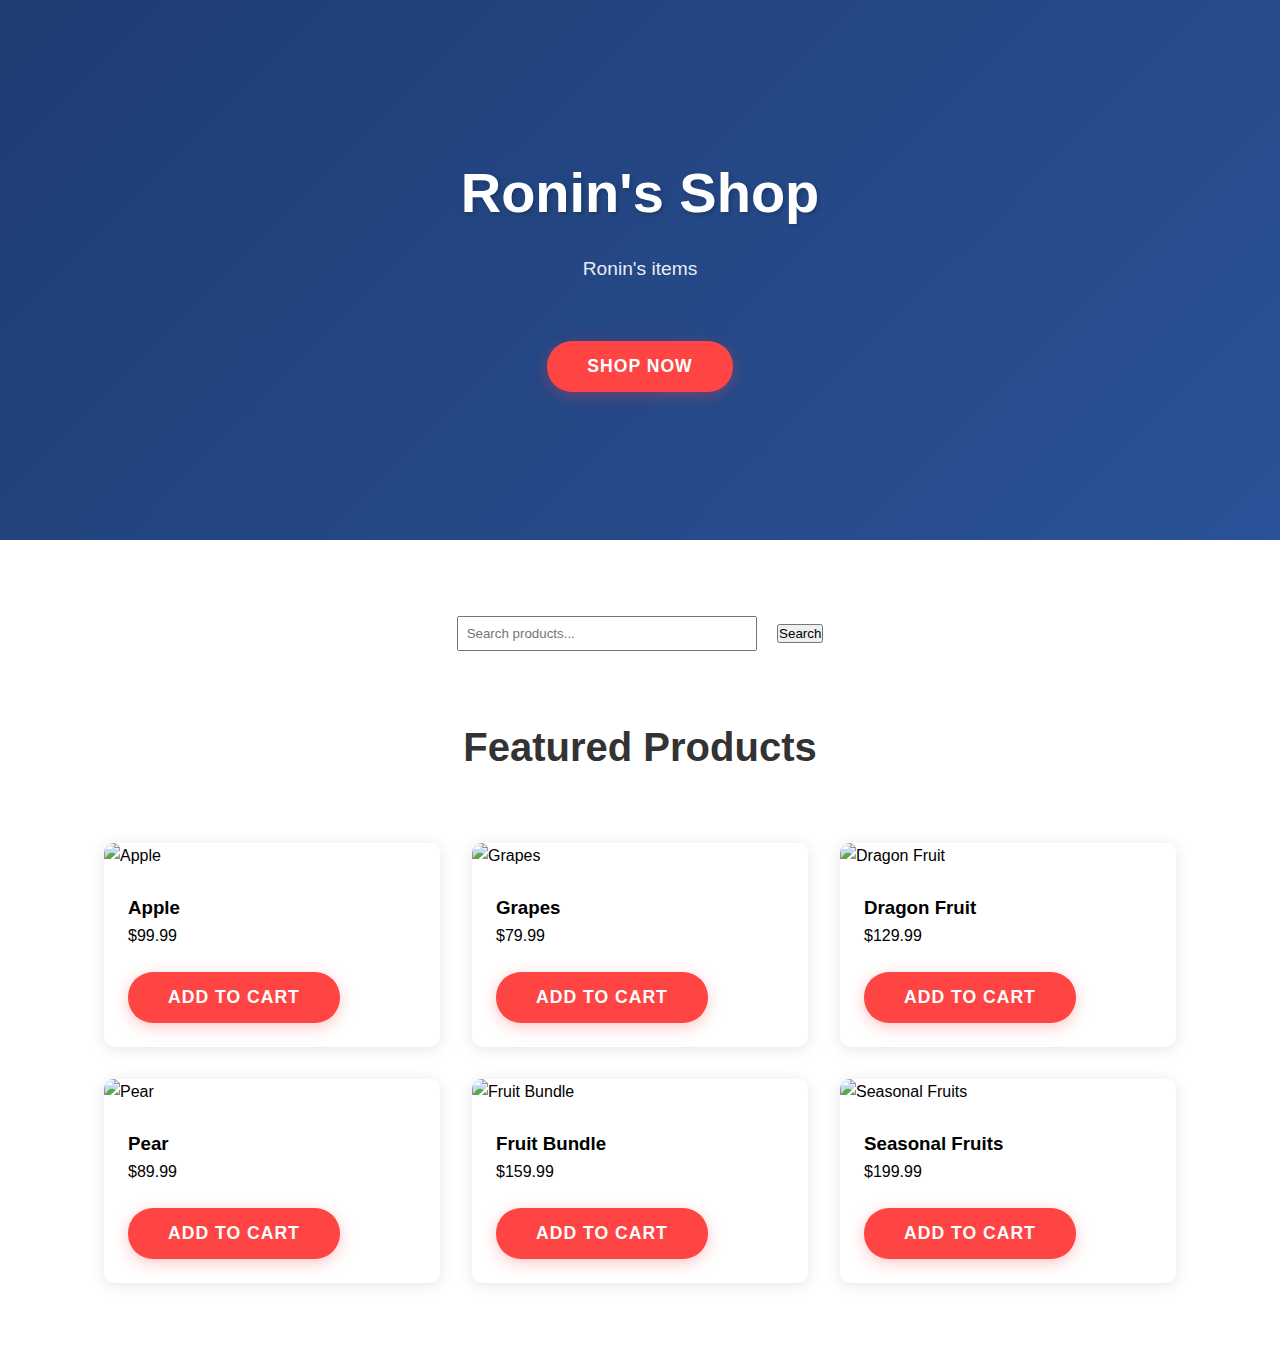
==== index.html @ 862cfe04 "First commit - Adding fruit shop files" ====
<!DOCTYPE html>
<html lang="en">
<head>
    <meta charset="UTF-8">
    <meta name="viewport" content="width=device-width, initial-scale=1.0">
    <title>Ronin's Shop</title>
    <link rel="stylesheet" href="styles.css">
</head>
<body>
    <!-- Hero Section -->
    <section class="hero">
        <div class="hero-content">
            <h1>Ronin's Shop</h1>
            <p>Ronin's items</p>
            <button class="cta-button">SHOP NOW</button>
        </div>
    </section>

    <!-- Search Section -->
    <div class="search-container">
        <input type="text" placeholder="Search products...">
        <button>Search</button>
    </div>

    <!-- Products Section -->
    <section class="products" id="products">
        <h2>Featured Products</h2>
        <div class="product-grid"></div>
    </section>

    <!-- Make sure script is at the bottom of body -->
    <script src="script.js"></script>
</body>
</html>
---- styles.css ----
/* Reset and base styles */
* {
    margin: 0;
    padding: 0;
    box-sizing: border-box;
}

body {
    font-family: 'Arial', sans-serif;
    line-height: 1.6;
}

/* Header styles */
header {
    background-color: #fff;
    box-shadow: 0 2px 5px rgba(0,0,0,0.1);
    position: fixed;
    width: 100%;
    top: 0;
    z-index: 1000;
}

nav {
    display: flex;
    justify-content: space-between;
    align-items: center;
    padding: 1rem 5%;
    max-width: 1200px;
    margin: 0 auto;
}

.logo {
    font-size: 1.5rem;
    font-weight: bold;
    color: #333;
}

.nav-items {
    display: flex;
    gap: 2rem;
    align-items: center;
}

.nav-items a {
    text-decoration: none;
    color: #333;
    font-weight: 500;
}

.cart-icon {
    position: relative;
    cursor: pointer;
}

.cart-count {
    position: absolute;
    top: -8px;
    right: -8px;
    background-color: #ff4444;
    color: white;
    border-radius: 50%;
    padding: 0.2rem 0.5rem;
    font-size: 0.8rem;
}

/* Hero section */
.hero {
    height: 60vh;
    background: linear-gradient(135deg, #1e3c72 0%, #2a5298 100%);
    display: flex;
    align-items: center;
    justify-content: center;
    text-align: center;
    color: white;
    margin-top: 0;
}

.hero-content {
    max-width: 800px;
    padding: 2rem;
}

.hero-content h1 {
    font-size: 3.5rem;
    margin-bottom: 1rem;
    text-shadow: 2px 2px 4px rgba(0,0,0,0.2);
}

.hero-content p {
    font-size: 1.2rem;
    margin-bottom: 2rem;
    opacity: 0.9;
}

.cta-button {
    padding: 15px 40px;
    font-size: 1.1rem;
    background-color: #ff4444;
    color: white;
    border: none;
    border-radius: 25px;
    cursor: pointer;
    margin-top: 1.5rem;
    transition: all 0.3s ease;
    box-shadow: 0 4px 15px rgba(255, 68, 68, 0.3);
    text-transform: uppercase;
    font-weight: bold;
    letter-spacing: 1px;
}

.cta-button:hover {
    background-color: #ff2222;
    transform: translateY(-2px);
    box-shadow: 0 6px 20px rgba(255, 68, 68, 0.4);
}

/* Products section */
.products {
    padding: 3rem 5%;
    max-width: 1200px;
    margin: 0 auto;
}

.products h2 {
    text-align: center;
    margin-bottom: 2rem;
    font-size: 2.5rem;
    color: #333;
}

.product-grid {
    display: grid;
    grid-template-columns: repeat(auto-fit, minmax(250px, 1fr));
    gap: 2rem;
    padding: 2rem 0;
}

.product-card {
    background: white;
    border-radius: 10px;
    overflow: hidden;
    box-shadow: 0 2px 15px rgba(0,0,0,0.1);
    transition: transform 0.3s ease;
}

.product-card:hover {
    transform: translateY(-5px);
}

.product-image {
    width: 100%;
    height: 200px;
    object-fit: cover;
}

.product-info {
    padding: 1.5rem;
}

.product-title {
    font-size: 1.1rem;
    margin-bottom: 0.5rem;
    color: #333;
}

.product-price {
    color: #ff4444;
    font-weight: bold;
    font-size: 1.2rem;
}

/* Footer styles */
footer {
    background-color: #333;
    color: white;
    padding: 3rem 5% 1rem;
}

.footer-content {
    display: grid;
    grid-template-columns: repeat(auto-fit, minmax(250px, 1fr));
    gap: 2rem;
    max-width: 1200px;
    margin: 0 auto;
}

.footer-section h3 {
    margin-bottom: 1rem;
}

.footer-section ul {
    list-style: none;
}

.footer-section ul li {
    margin-bottom: 0.5rem;
}

.footer-section a {
    color: white;
    text-decoration: none;
}

.footer-bottom {
    text-align: center;
    margin-top: 2rem;
    padding-top: 1rem;
    border-top: 1px solid rgba(255,255,255,0.1);
}

/* AWS-specific additions */
.auth-container {
    padding: 1rem;
    text-align: right;
}

.auth-hidden {
    display: none;
}

#loading {
    text-align: center;
    padding: 2rem;
}

.modal {
    display: none;
    position: fixed;
    top: 0;
    left: 0;
    width: 100%;
    height: 100%;
    background-color: rgba(0,0,0,0.5);
}

.modal.show {
    display: block;
}

.modal-content {
    background-color: white;
    margin: 15% auto;
    padding: 20px;
    border-radius: 5px;
    width: 80%;
    max-width: 500px;
}

.close {
    float: right;
    cursor: pointer;
}

.search-container {
    padding: 1rem;
    text-align: center;
    margin-top: 60px;
}

.search-container input {
    padding: 0.5rem;
    width: 300px;
    margin-right: 1rem;
}

/* Responsive design */
@media (max-width: 768px) {
    .nav-items {
        display: none;
    }
    
    .hero h1 {
        font-size: 2rem;
    }
}
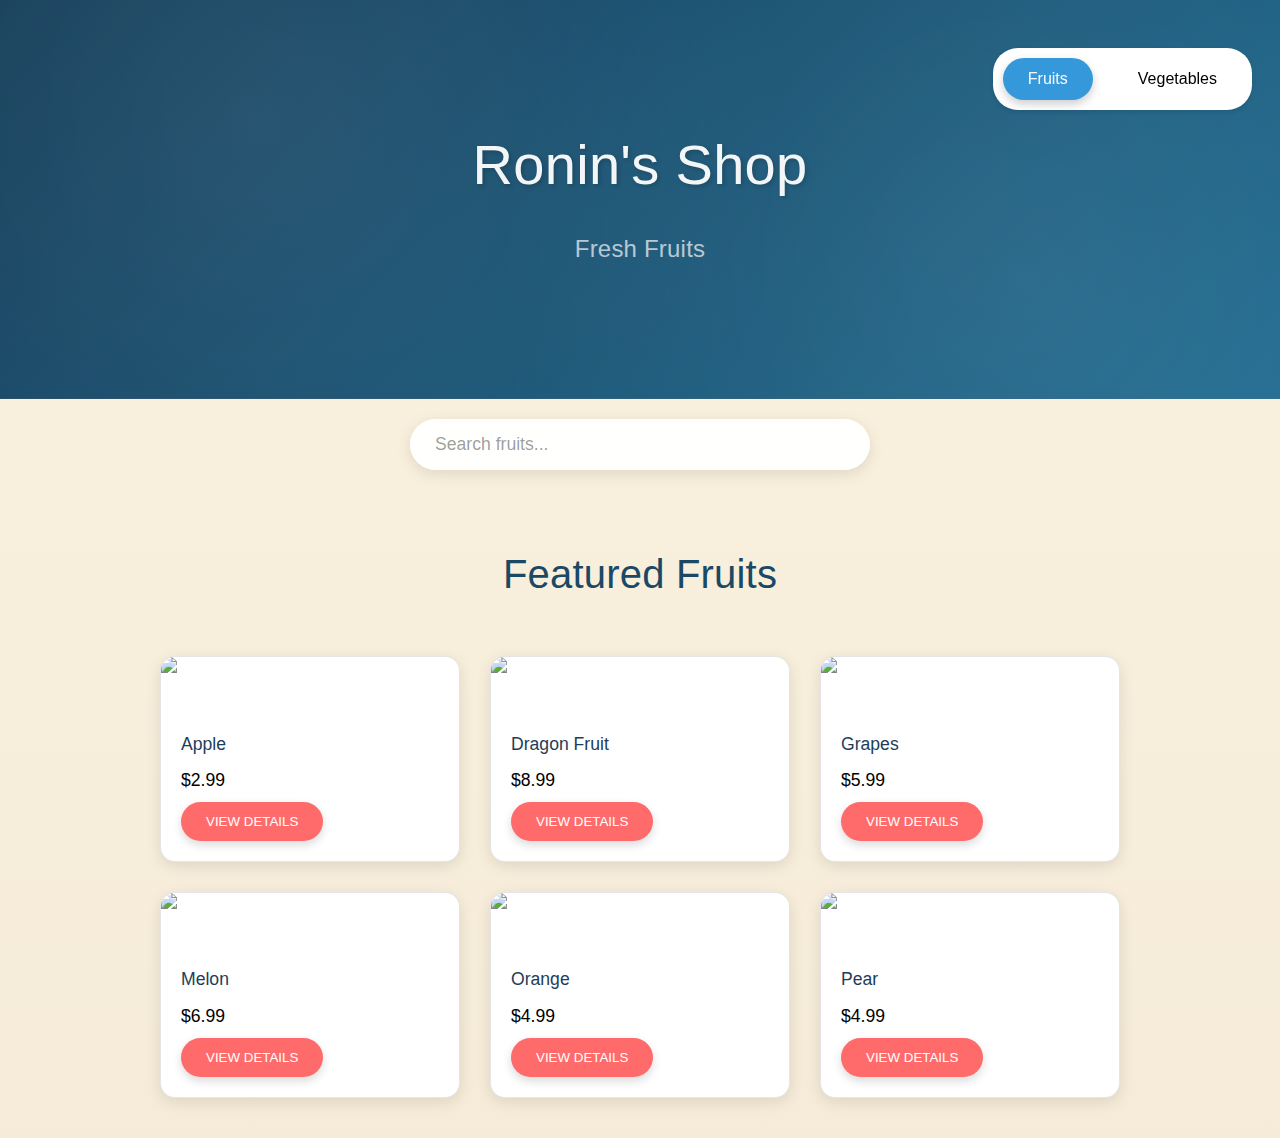
==== commit 00219c99: "Changed color scheme, fonts, colors, and some images" ====
--- a/index.html
+++ b/index.html
@@ -3,32 +3,34 @@
 <head>
     <meta charset="UTF-8">
     <meta name="viewport" content="width=device-width, initial-scale=1.0">
-    <title>Ronin's Shop</title>
+    <title>Ronin's Shop - Fruits</title>
     <link rel="stylesheet" href="styles.css">
+    <link rel="stylesheet" href="https://cdnjs.cloudflare.com/ajax/libs/font-awesome/6.0.0/css/all.min.css">
 </head>
 <body>
-    <!-- Hero Section -->
     <section class="hero">
+        <div class="nav-container">
+            <nav class="main-nav">
+                <a href="index.html" class="active">Fruits</a>
+                <a href="vegetables.html">Vegetables</a>
+            </nav>
+        </div>
+
         <div class="hero-content">
-            <h1>Ronin's Shop</h1>
-            <p>Ronin's items</p>
-            <button class="cta-button">SHOP NOW</button>
+            <h1 class="section-title">Ronin's Shop</h1>
+            <p class="section-subtitle">Fresh Fruits</p>
         </div>
     </section>
 
-    <!-- Search Section -->
     <div class="search-container">
-        <input type="text" placeholder="Search products...">
-        <button>Search</button>
+        <input type="text" id="search-input" placeholder="Search fruits...">
     </div>
 
-    <!-- Products Section -->
-    <section class="products" id="products">
-        <h2>Featured Products</h2>
+    <section class="products">
+        <h2 class="featured-title">Featured Fruits</h2>
         <div class="product-grid"></div>
     </section>
 
-    <!-- Make sure script is at the bottom of body -->
     <script src="script.js"></script>
 </body>
 </html>--- a/styles.css
+++ b/styles.css
@@ -5,9 +5,56 @@
     box-sizing: border-box;
 }
 
+body, html {
+    margin: 0;
+    padding: 0;
+    min-height: 100vh;
+    background: var(--primary-dark);
+    color: var(--text-light);
+}
+
+.container, 
+.main-content, 
+.product-section {
+    background: #222831;  /* Ensure all containers match */
+}
+
 body {
     font-family: 'Arial', sans-serif;
     line-height: 1.6;
+    margin: 0;
+    padding: 0;
+    min-height: 100vh;
+    background: #2C3E50;  /* Dark blue-gray */
+    position: relative;
+}
+
+/* Optional: Add a very subtle pattern */
+body {
+    background-color: #FAF3E0;
+    background-image: 
+        linear-gradient(rgba(255,255,255,.2) 1px, transparent 1px),
+        linear-gradient(90deg, rgba(255,255,255,.2) 1px, transparent 1px);
+    background-size: 50px 50px;
+}
+
+/* Or even simpler, just a clean gradient */
+body {
+    background: linear-gradient(to bottom, #FAF3E0, #F5EBD8);
+}
+
+body::before {
+    content: '';
+    position: fixed;
+    top: 0;
+    left: 0;
+    width: 100%;
+    height: 100%;
+    background: linear-gradient(135deg, 
+        rgba(250, 243, 224, 0.97),
+        rgba(250, 243, 224, 0.93)
+    );
+    z-index: -1;
 }
 
 /* Header styles */
@@ -48,125 +95,154 @@
 }
 
 .cart-icon {
-    position: relative;
+    position: fixed;
+    top: 20px;
+    right: 20px;
+    font-size: 1.5rem;
     cursor: pointer;
+    background: white;
+    padding: 10px;
+    border-radius: 50%;
+    box-shadow: 0 2px 5px rgba(0,0,0,0.2);
+    z-index: 1000;
 }
 
 .cart-count {
     position: absolute;
     top: -8px;
     right: -8px;
-    background-color: #ff4444;
+    background: #ff4444;
     color: white;
     border-radius: 50%;
-    padding: 0.2rem 0.5rem;
+    padding: 4px 8px;
     font-size: 0.8rem;
 }
 
 /* Hero section */
 .hero {
-    height: 60vh;
-    background: linear-gradient(135deg, #1e3c72 0%, #2a5298 100%);
-    display: flex;
-    align-items: center;
-    justify-content: center;
-    text-align: center;
-    color: white;
-    margin-top: 0;
+    background: linear-gradient(135deg, 
+        var(--primary-dark),
+        #2a5478
+    );
+    padding: 3rem 0;
+    text-align: center;
+    color: white;
+    border-bottom: 1px solid rgba(255, 255, 255, 0.1);
+}
+
+.hero::before {
+    content: '';
+    position: absolute;
+    top: 0;
+    left: 0;
+    right: 0;
+    bottom: 0;
+    background-image: 
+        radial-gradient(circle at 20% 30%, rgba(255,255,255,0.1) 0%, transparent 50%),
+        radial-gradient(circle at 80% 70%, rgba(255,255,255,0.1) 0%, transparent 50%);
+    opacity: 0.7;
 }
 
 .hero-content {
     max-width: 800px;
-    padding: 2rem;
-}
-
-.hero-content h1 {
+    margin: 0 auto;
+    padding-top: 20px;
+}
+
+.hero h1 {
     font-size: 3.5rem;
-    margin-bottom: 1rem;
+    margin-bottom: 10px;
     text-shadow: 2px 2px 4px rgba(0,0,0,0.2);
 }
 
-.hero-content p {
-    font-size: 1.2rem;
-    margin-bottom: 2rem;
+.hero p {
+    font-size: 1.8rem;
     opacity: 0.9;
 }
 
 .cta-button {
-    padding: 15px 40px;
-    font-size: 1.1rem;
-    background-color: #ff4444;
-    color: white;
+    background: var(--secondary-color);
+    color: var(--text-dark);
     border: none;
+    padding: 12px 25px;
     border-radius: 25px;
     cursor: pointer;
-    margin-top: 1.5rem;
+    font-weight: 500;
     transition: all 0.3s ease;
-    box-shadow: 0 4px 15px rgba(255, 68, 68, 0.3);
-    text-transform: uppercase;
-    font-weight: bold;
-    letter-spacing: 1px;
+    box-shadow: 0 4px 10px rgba(92, 64, 51, 0.2);
 }
 
 .cta-button:hover {
-    background-color: #ff2222;
+    background: var(--accent-color);
     transform: translateY(-2px);
-    box-shadow: 0 6px 20px rgba(255, 68, 68, 0.4);
+    box-shadow: 0 6px 15px rgba(92, 64, 51, 0.4);
 }
 
 /* Products section */
 .products {
-    padding: 3rem 5%;
+    padding: 20px 20px;
     max-width: 1200px;
     margin: 0 auto;
 }
 
 .products h2 {
     text-align: center;
-    margin-bottom: 2rem;
     font-size: 2.5rem;
-    color: #333;
+    margin-bottom: 30px;
+    color: var(--primary-color);
 }
 
 .product-grid {
     display: grid;
-    grid-template-columns: repeat(auto-fit, minmax(250px, 1fr));
-    gap: 2rem;
-    padding: 2rem 0;
+    grid-template-columns: repeat(auto-fit, minmax(250px, 300px));
+    gap: 30px;
+    justify-content: center;
+    padding: 20px;
+    margin: 0 auto;
+    max-width: 1200px;
 }
 
 .product-card {
-    background: white;
-    border-radius: 10px;
+    background: var(--card-bg);
+    box-shadow: 0 4px 15px rgba(0, 0, 0, 0.1);
+    border-radius: 15px;
+    transition: all 0.3s ease;
+    border: 1px solid rgba(255, 255, 255, 0.1);
     overflow: hidden;
-    box-shadow: 0 2px 15px rgba(0,0,0,0.1);
-    transition: transform 0.3s ease;
 }
 
 .product-card:hover {
     transform: translateY(-5px);
+    box-shadow: 0 8px 25px rgba(0, 0, 0, 0.15);
 }
 
 .product-image {
     width: 100%;
     height: 200px;
     object-fit: cover;
+    transition: all 0.3s ease;
 }
 
 .product-info {
-    padding: 1.5rem;
+    padding: 20px;
 }
 
 .product-title {
+    font-size: 1.2rem;
+    margin-bottom: 10px;
+    color: var(--text-dark);
+}
+
+.product-price {
+    color: black;
+    font-weight: 500;
     font-size: 1.1rem;
-    margin-bottom: 0.5rem;
-    color: #333;
-}
-
+    margin: 8px 0;
+}
+
+/* Optional: make prices bolder */
 .product-price {
-    color: #ff4444;
-    font-weight: bold;
-    font-size: 1.2rem;
+    font-weight: 600;        /* Slightly bolder */
 }
 
 /* Footer styles */
@@ -230,37 +306,67 @@
     left: 0;
     width: 100%;
     height: 100%;
-    background-color: rgba(0,0,0,0.5);
-}
-
-.modal.show {
-    display: block;
+    background: rgba(0,0,0,0.7);
+    z-index: 1000;
+    display: flex;
+    align-items: center;
+    justify-content: center;
 }
 
 .modal-content {
-    background-color: white;
-    margin: 15% auto;
+    background: white;
     padding: 20px;
-    border-radius: 5px;
-    width: 80%;
+    width: 90%;
     max-width: 500px;
+    border-radius: 10px;
+    position: relative;
+    max-height: 80vh;
+    overflow-y: auto;
 }
 
 .close {
-    float: right;
+    position: absolute;
+    right: 15px;
+    top: 10px;
+    font-size: 24px;
     cursor: pointer;
-}
-
+    color: #666;
+    z-index: 1;
+}
+
+.close:hover {
+    color: #ff4444;
+}
+
+/* Search container */
 .search-container {
-    padding: 1rem;
-    text-align: center;
-    margin-top: 60px;
-}
-
-.search-container input {
-    padding: 0.5rem;
-    width: 300px;
-    margin-right: 1rem;
+    position: relative;
+    max-width: 500px;
+    margin: 20px auto;
+    padding: 0 20px;
+    z-index: 90;
+    background: transparent;
+}
+
+#search-input {
+    width: 100%;
+    padding: 15px 25px;
+    border: none;
+    border-radius: 30px;
+    background: rgba(255, 255, 255, 0.95);
+    box-shadow: 0 4px 15px rgba(0, 0, 0, 0.1);
+    font-size: 1.1rem;
+    transition: all 0.3s ease;
+}
+
+#search-input:focus {
+    outline: none;
+    box-shadow: 0 6px 20px rgba(0,0,0,0.15);
+    transform: translateY(-2px);
+}
+
+#search-input::placeholder {
+    color: #999;
 }
 
 /* Responsive design */
@@ -272,4 +378,489 @@
     .hero h1 {
         font-size: 2rem;
     }
+}
+
+/* For search results */
+.product-grid:has(> :only-child) {
+    justify-items: center;
+    grid-template-columns: 1fr;
+}
+
+/* Quantity Controls */
+.quantity-controls {
+    display: flex;
+    align-items: center;
+    gap: 10px;
+    margin: 10px 0;
+}
+
+.quantity-btn {
+    padding: 5px 10px;
+    border: none;
+    background: #ff4444;
+    color: white;
+    border-radius: 5px;
+    cursor: pointer;
+}
+
+/* Navigation Styles */
+.nav-container {
+    position: fixed;
+    top: 20px;
+    right: 20px;
+    z-index: 1000;
+}
+
+.main-nav {
+    display: flex;
+    gap: 15px;
+    padding: 8px;
+    background: rgba(255, 255, 255, 0.2);
+    backdrop-filter: blur(8px);
+    border-radius: 30px;
+}
+
+.main-nav a {
+    display: block;
+    color: white;
+    text-decoration: none;
+    padding: 8px 25px;
+    border-radius: 25px;
+    transition: all 0.3s ease;
+    font-weight: 500;
+    background: rgba(255, 255, 255, 0.1);
+}
+
+.main-nav a.active {
+    background: var(--accent-orange);
+}
+
+/* Adjust hero section to account for fixed nav */
+.hero {
+    padding-top: 40px;
+    padding-bottom: 20px;
+}
+
+/* Filter Styles */
+.filters {
+    padding: 20px;
+    margin: 20px auto;
+    max-width: 1200px;
+    background: white;
+    border-radius: 10px;
+    box-shadow: 0 2px 5px rgba(0,0,0,0.1);
+}
+
+.filters ul {
+    list-style: none;
+    padding: 0;
+}
+
+.filters li {
+    padding: 8px 0;
+    cursor: pointer;
+}
+
+.filters select {
+    padding: 8px;
+    border-radius: 5px;
+    border: 1px solid #ddd;
+}
+
+/* Newsletter Styles */
+.newsletter {
+    background: #f8f8f8;
+    padding: 40px 20px;
+    text-align: center;
+    margin-top: 40px;
+}
+
+.newsletter form {
+    max-width: 500px;
+    margin: 20px auto;
+    display: flex;
+    gap: 10px;
+}
+
+.newsletter input {
+    flex: 1;
+    padding: 10px;
+    border: 1px solid #ddd;
+    border-radius: 5px;
+}
+
+.newsletter button {
+    padding: 10px 20px;
+    background: #ff4444;
+    color: white;
+    border: none;
+    border-radius: 5px;
+    cursor: pointer;
+}
+
+.product-detail {
+    display: flex;
+    gap: 20px;
+    flex-direction: column;
+    align-items: center;
+}
+
+.product-detail img {
+    width: 150px;
+    height: 150px;
+    object-fit: cover;
+    border-radius: 10px;
+}
+
+.detail-info {
+    flex: 1;
+}
+
+.quantity-controls {
+    display: flex;
+    align-items: center;
+    gap: 10px;
+    margin: 20px 0;
+}
+
+.quantity-controls button {
+    padding: 5px 15px;
+    border: none;
+    background: #ff4444;
+    color: white;
+    border-radius: 5px;
+    cursor: pointer;
+}
+
+.description {
+    margin: 15px 0;
+    color: #666;
+}
+
+/* Add responsive design */
+@media (min-width: 768px) {
+    .product-detail {
+        flex-direction: row;
+        align-items: flex-start;
+    }
+    
+    .product-detail img {
+        width: 200px;
+        height: 200px;
+    }
+}
+
+.top-header {
+    display: flex;
+    justify-content: space-between;
+    align-items: center;
+    padding: 20px;
+    position: fixed;
+    top: 0;
+    left: 0;
+    right: 0;
+    z-index: 1000;
+}
+
+.main-nav {
+    background: white;
+    padding: 10px 20px;
+    border-radius: 25px;
+    box-shadow: 0 2px 5px rgba(0,0,0,0.1);
+}
+
+.cart-icon {
+    background: white;
+    padding: 10px;
+    border-radius: 50%;
+    box-shadow: 0 2px 5px rgba(0,0,0,0.1);
+}
+
+.nav-container {
+    padding: 8px;
+    max-width: 300px;
+    margin: 20px auto;
+}
+
+.main-nav {
+    display: flex;
+    justify-content: center;
+    gap: 20px;
+    padding: 10px;
+}
+
+.main-nav a {
+    color: white;
+    text-decoration: none;
+    padding: 8px 25px;
+    border-radius: 25px;
+    transition: all 0.3s ease;
+    font-weight: 500;
+    opacity: 0.8;
+}
+
+.main-nav a:hover {
+    opacity: 1;
+}
+
+.main-nav a.active {
+    background: var(--accent-orange);
+    opacity: 1;
+    box-shadow: 0 2px 10px rgba(255, 107, 107, 0.3);
+}
+
+.hero {
+    background: #34568B;
+    color: white;
+    text-align: center;
+    padding: 100px 20px;
+    position: relative;
+}
+
+.hero-content {
+    max-width: 800px;
+    margin: 0 auto;
+}
+
+.hero h1 {
+    font-size: 3.5rem;
+    margin-bottom: 20px;
+}
+
+.hero p {
+    font-size: 1.5rem;
+    margin-bottom: 30px;
+}
+
+/* Option 1: Deep Purple & Coral */
+:root {
+    --primary-color: #5C4033;     /* Rich Brown */
+    --secondary-color: #D4A373;   /* Warm Sand */
+    --gradient-start: #3E2723;    /* Deep Brown */
+    --gradient-end: #795548;      /* Soft Brown */
+    --accent-color: #E6B17E;      /* Warm Peach */
+    --text-light: #FEFAE0;        /* Cream White */
+    --text-dark: #2C1810;         /* Dark Brown */
+    --background-light: #FAF3E0;  /* Light Beige */
+}
+
+/* Option 2: Forest Green & Gold */
+:root {
+    --primary-color: #2D5A27;
+    --secondary-color: #FFB347;
+    --gradient-start: #1E4121;
+    --gradient-end: #3C7A34;
+    --text-light: #ffffff;
+    --text-dark: #2C1810;
+}
+
+/* Option 3: Ocean Blue & Coral (Current Selection) */
+:root {
+    --primary-color: #1B4965;
+    --secondary-color: #FF6B6B;
+    --gradient-start: #153E5A;
+    --gradient-end: #216C91;
+    --text-light: #ffffff;
+    --text-dark: #2C1810;
+}
+
+/* Apply the colors */
+.hero {
+    background: linear-gradient(135deg, var(--gradient-start), var(--gradient-end));
+    color: var(--text-light);
+}
+
+.main-nav a.active {
+    background: var(--secondary-color);
+    color: var(--text-light);
+    box-shadow: 0 4px 10px rgba(0,0,0,0.2);
+}
+
+.main-nav a:not(.active):hover {
+    background: rgba(255,255,255,0.1);
+    color: var(--primary-color);
+}
+
+.product-price {
+    color: var(--secondary-color);
+}
+
+.cta-button {
+    background: var(--secondary-color);
+    color: var(--text-light);
+    box-shadow: 0 4px 10px rgba(0,0,0,0.15);
+}
+
+.cta-button:hover {
+    background: var(--secondary-color);
+    filter: brightness(110%);
+}
+
+.product-title {
+    color: var(--text-dark);
+}
+
+.products h2 {
+    color: var(--primary-color);
+}
+
+#search-input {
+    color: var(--text-dark);
+}
+
+#search-input::placeholder {
+    color: rgba(0,0,0,0.4);
+}
+
+.product-card {
+    border: 1px solid rgba(0,0,0,0.1);
+}
+
+.product-card:hover {
+    border-color: var(--secondary-color);
+}
+
+/* Ensure single search result centers */
+@media (min-width: 768px) {
+    .product-grid:has(.product-card:only-child) {
+        justify-items: center;
+    }
+    
+    .product-card:only-child {
+        grid-column: 1 / -1;
+        max-width: 300px;
+        margin: 0 auto;
+    }
+}
+
+.main-nav a:not(.active) {
+    color: black !important;
+    background: white;
+    opacity: 1;
+}
+
+.main-nav a:not(.active):hover {
+    opacity: 1;
+}
+
+.no-results-message {
+    text-align: center;
+    padding: 20px;
+    font-size: 1.2rem;
+    color: #666;
+    grid-column: 1 / -1;
+    margin: 20px auto;
+}
+
+/* Update heading color for better contrast */
+.featured-title {
+    color: #ffffff;
+}
+
+h1, h2, h3, p {
+    color: #ffffff;
+}
+
+/* Base theme colors */
+:root {
+    --primary-dark: #1e3d59;      /* Rich navy blue */
+    --primary-light: #f5f0e1;     /* Warm off-white */
+    --text-primary: rgba(255, 255, 255, 0.95);   /* Slightly softened white */
+    --text-secondary: rgba(255, 255, 255, 0.85); /* Softer white */
+    --text-muted: rgba(255, 255, 255, 0.75);     /* Even softer white */
+    --card-bg: #ffffff;
+    --accent: #3498db;            /* Bright blue accent */
+}
+
+/* Text styles - more refined */
+.section-title {
+    color: var(--text-primary);
+    font-size: 3.2rem;           /* Slightly smaller */
+    font-weight: 500;            /* Lighter weight */
+    text-align: center;
+    margin-bottom: 0.5rem;
+    letter-spacing: 0.3px;       /* Reduced spacing */
+}
+
+.section-subtitle {
+    color: var(--text-muted);    /* More subtle */
+    font-size: 1.6rem;           /* Smaller */
+    text-align: center;
+    font-weight: 400;
+    margin-bottom: 2rem;
+    letter-spacing: 0.2px;
+}
+
+.featured-title {
+    color: var(--text-secondary);
+    font-size: 2rem;             /* Smaller */
+    text-align: center;
+    margin: 2rem 0;
+    font-weight: 400;            /* Lighter */
+    letter-spacing: 0.2px;
+}
+
+/* Product cards */
+.product-title {
+    color: var(--primary-dark);
+    font-size: 1.1rem;
+    font-weight: 500;
+    margin: 12px 0 8px;
+}
+
+.product-price {
+    color: var(--accent);
+    font-weight: 500;            /* Lighter */
+    font-size: 1.1rem;
+}
+
+/* Navigation */
+.main-nav a {
+    color: var(--text-muted);
+    font-weight: 400;
+    transition: all 0.3s ease;
+}
+
+.main-nav a.active {
+    background: var(--accent);
+    color: var(--text-primary);
+    font-weight: 500;
+}
+
+/* Search placeholder */
+#search-input::placeholder {
+    color: rgba(0, 0, 0, 0.4);   /* Lighter placeholder */
+}
+
+/* Product card image container */
+.product-card {
+    /* ... existing styles ... */
+    overflow: hidden;  /* Ensure images don't spill out */
+}
+
+/* Product images */
+.product-card img {
+    width: 100%;
+    height: 200px;          /* Fixed height */
+    object-fit: cover;      /* Cover the space without stretching */
+    object-position: center; /* Center the image */
+    border-radius: 8px;     /* Rounded corners */
+    margin-bottom: 15px;
+}
+
+/* Optional: Add a subtle transition for hover effect */
+.product-card img {
+    transition: transform 0.3s ease;
+}
+
+.product-card:hover img {
+    transform: scale(1.05);
+}
+
+.price {
+    color: black;
+}
+
+[class*="price"] {
+    color: black;
 }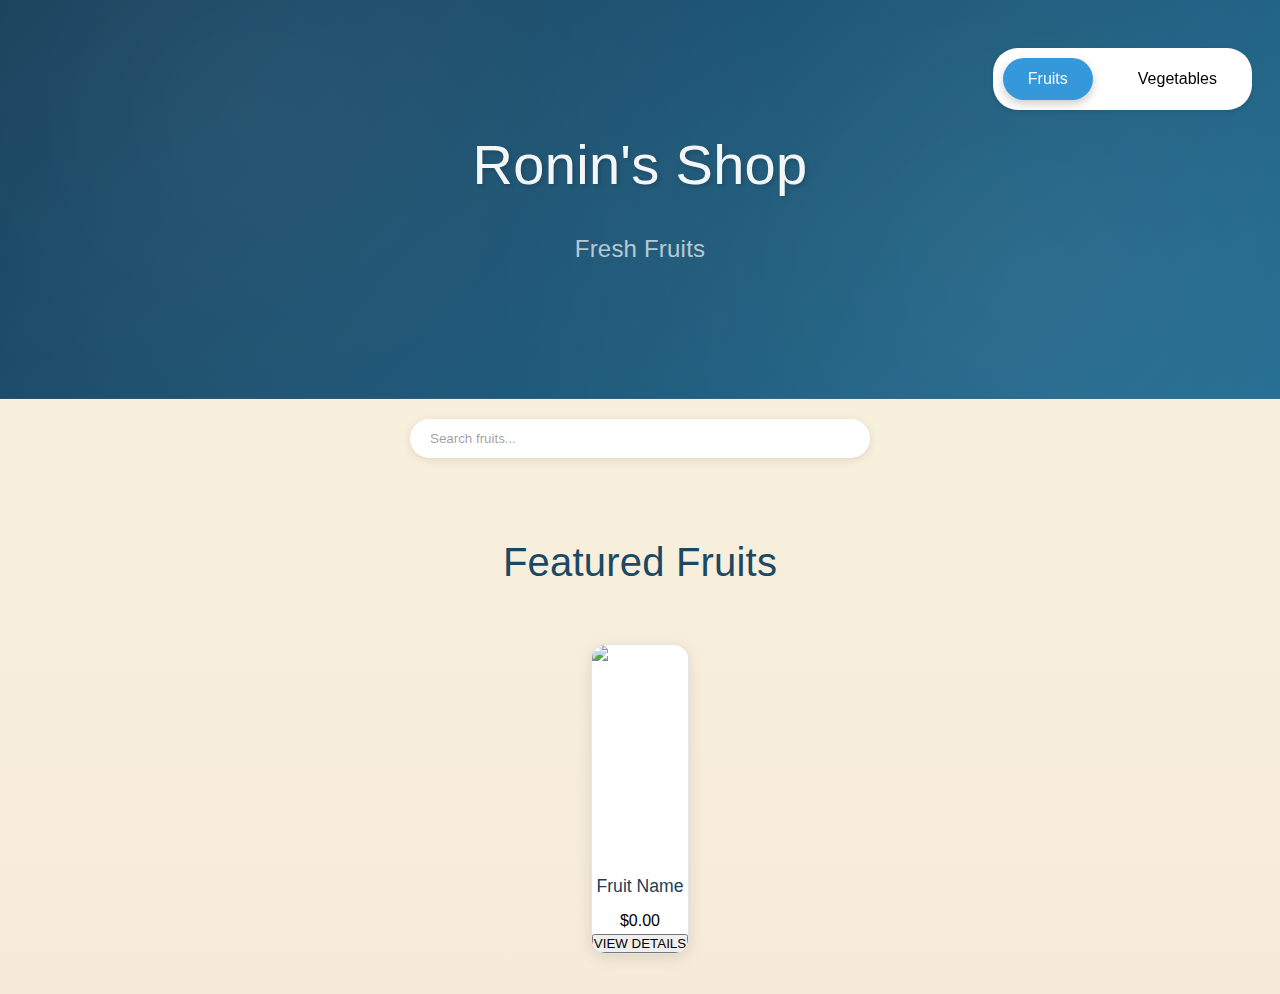
==== commit cea14299: "Fixed search function and error message if search invalid" ====
--- a/index.html
+++ b/index.html
@@ -28,7 +28,14 @@
 
     <section class="products">
         <h2 class="featured-title">Featured Fruits</h2>
-        <div class="product-grid"></div>
+        <div class="product-grid">
+            <div class="product-card">
+                <img src="..." alt="...">
+                <h3 class="product-title">Fruit Name</h3>
+                <div class="price">$0.00</div>
+                <button class="view-details">VIEW DETAILS</button>
+            </div>
+        </div>
     </section>
 
     <script src="script.js"></script>
--- a/styles.css
+++ b/styles.css
@@ -203,6 +203,10 @@
 }
 
 .product-card {
+    display: flex;
+    flex-direction: column;
+    align-items: center;
+    text-align: center;
     background: var(--card-bg);
     box-shadow: 0 4px 15px rgba(0, 0, 0, 0.1);
     border-radius: 15px;
@@ -350,13 +354,13 @@
 
 #search-input {
     width: 100%;
-    padding: 15px 25px;
+    max-width: 600px;
+    padding: 12px 20px;
+    margin: 0 auto;
+    display: block;
+    border-radius: 25px;
     border: none;
-    border-radius: 30px;
-    background: rgba(255, 255, 255, 0.95);
-    box-shadow: 0 4px 15px rgba(0, 0, 0, 0.1);
-    font-size: 1.1rem;
-    transition: all 0.3s ease;
+    box-shadow: 0 2px 10px rgba(0, 0, 0, 0.1);
 }
 
 #search-input:focus {
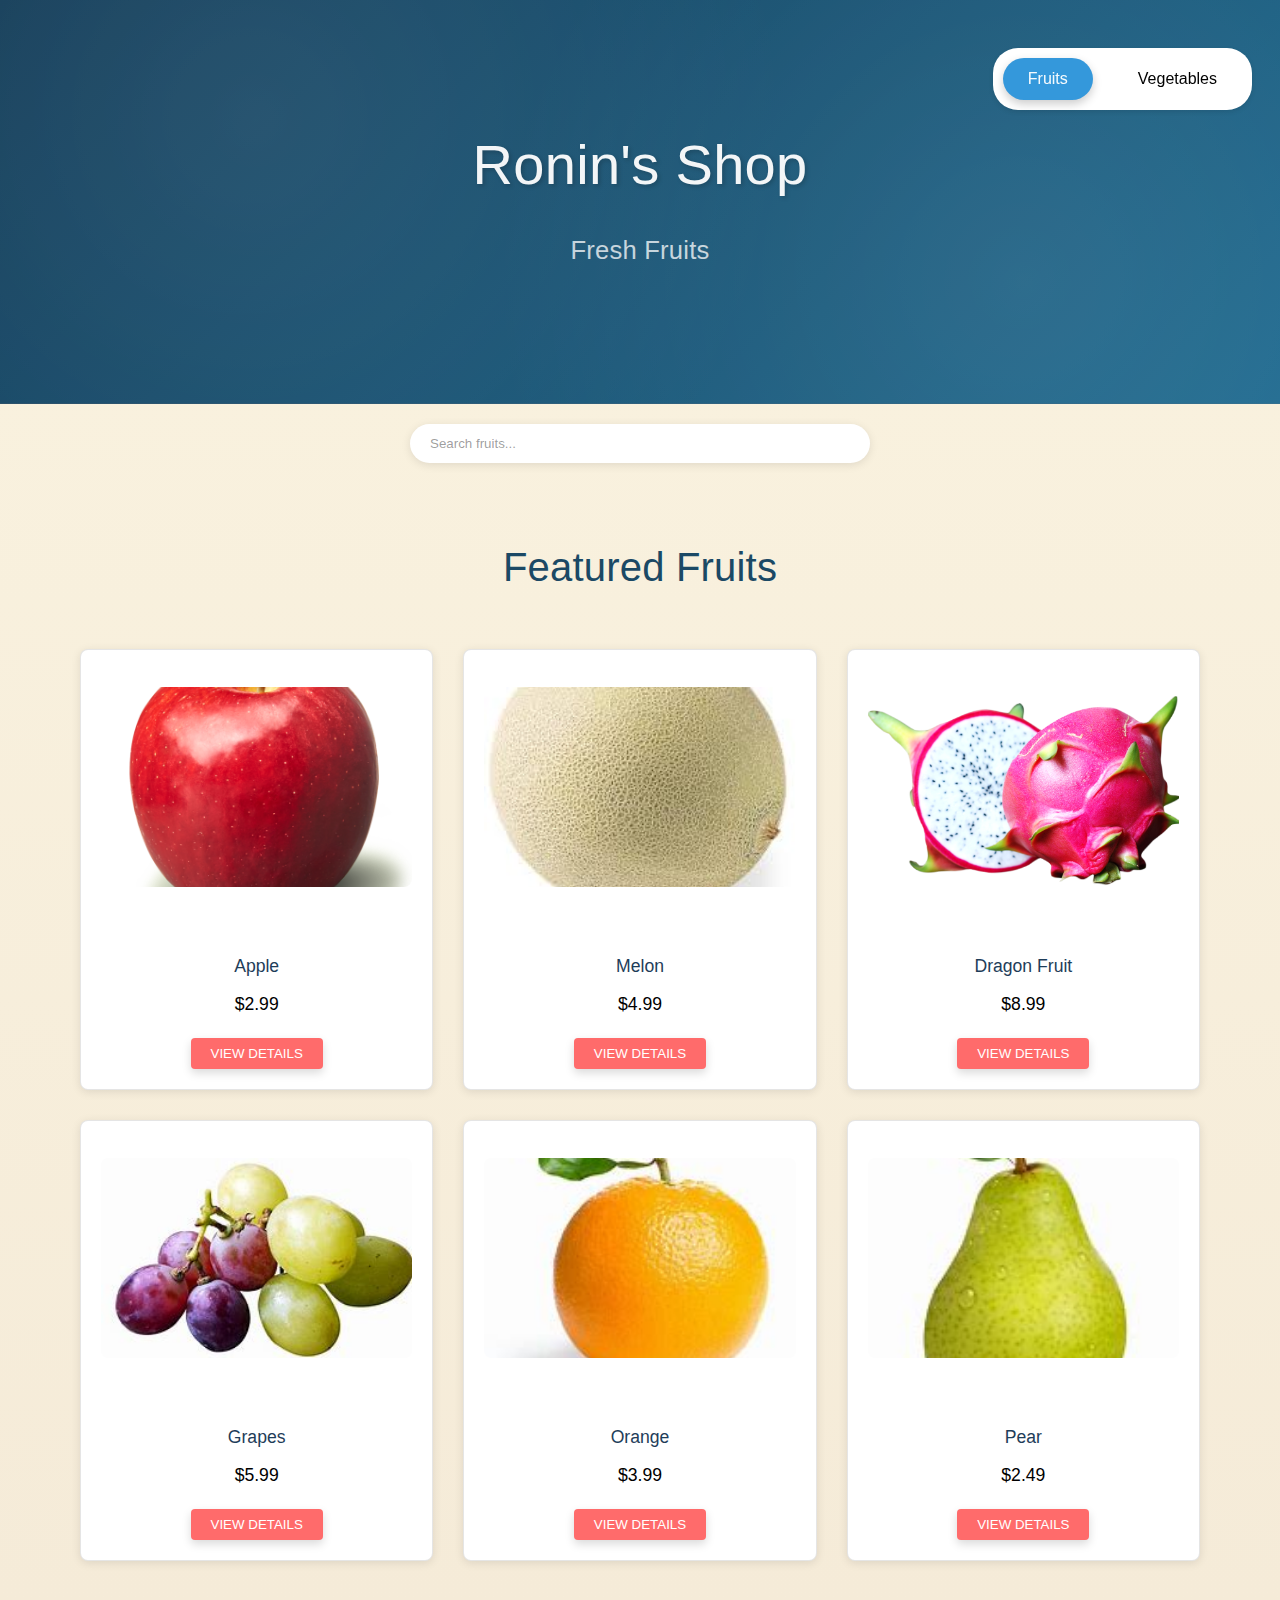
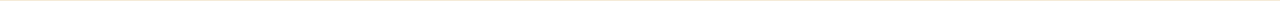
==== commit a26277bd: "Changed image, layout not fixed" ====
--- a/index.html
+++ b/index.html
@@ -18,7 +18,7 @@
 
         <div class="hero-content">
             <h1 class="section-title">Ronin's Shop</h1>
-            <p class="section-subtitle">Fresh Fruits</p>
+            <h2 class="section-subtitle">Fresh Fruits</h2>
         </div>
     </section>
 
@@ -28,16 +28,10 @@
 
     <section class="products">
         <h2 class="featured-title">Featured Fruits</h2>
-        <div class="product-grid">
-            <div class="product-card">
-                <img src="..." alt="...">
-                <h3 class="product-title">Fruit Name</h3>
-                <div class="price">$0.00</div>
-                <button class="view-details">VIEW DETAILS</button>
-            </div>
-        </div>
+        <div class="product-grid"></div>
     </section>
 
+    <script src="fruits.js"></script>
     <script src="script.js"></script>
 </body>
 </html>--- a/styles.css
+++ b/styles.css
@@ -194,59 +194,74 @@
 
 .product-grid {
     display: grid;
-    grid-template-columns: repeat(auto-fit, minmax(250px, 300px));
+    grid-template-columns: repeat(3, 1fr);
     gap: 30px;
-    justify-content: center;
     padding: 20px;
-    margin: 0 auto;
-    max-width: 1200px;
 }
 
 .product-card {
+    background: white;
+    border-radius: 8px;
+    padding: 20px;
     display: flex;
     flex-direction: column;
     align-items: center;
-    text-align: center;
-    background: var(--card-bg);
-    box-shadow: 0 4px 15px rgba(0, 0, 0, 0.1);
-    border-radius: 15px;
-    transition: all 0.3s ease;
-    border: 1px solid rgba(255, 255, 255, 0.1);
-    overflow: hidden;
-}
-
-.product-card:hover {
-    transform: translateY(-5px);
-    box-shadow: 0 8px 25px rgba(0, 0, 0, 0.15);
-}
-
+    box-shadow: 0 2px 10px rgba(0, 0, 0, 0.1);
+}
+
+/* Image Container */
+.product-image-container {
+    width: 100%;
+    height: 250px;
+    display: flex;
+    align-items: center;
+    justify-content: center;
+    margin-bottom: 20px;
+}
+
+/* Product Image */
 .product-image {
+    max-width: 100%;
+    max-height: 100%;
+    object-fit: contain;
+}
+
+/* Product Info Section */
+.product-info {
+    text-align: center;
     width: 100%;
-    height: 200px;
-    object-fit: cover;
-    transition: all 0.3s ease;
-}
-
-.product-info {
-    padding: 20px;
-}
-
+}
+
+/* Product Title */
 .product-title {
     font-size: 1.2rem;
-    margin-bottom: 10px;
-    color: var(--text-dark);
-}
-
+    color: #1e3d59;
+    margin: 10px 0;
+}
+
+/* Product Price */
 .product-price {
+    font-size: 1.1rem;
     color: black;
-    font-weight: 500;
-    font-size: 1.1rem;
-    margin: 8px 0;
-}
-
-/* Optional: make prices bolder */
-.product-price {
-    font-weight: 600;        /* Slightly bolder */
+    font-weight: bold;
+    margin: 10px 0;
+}
+
+/* View Details Button */
+.product-info .cta-button {
+    background: #ff6b6b;
+    color: white;
+    border: none;
+    padding: 8px 20px;
+    border-radius: 4px;
+    cursor: pointer;
+    transition: all 0.3s ease;
+    margin-top: 10px;
+}
+
+.product-info .cta-button:hover {
+    background: #ff5252;
+    transform: translateY(-2px);
 }
 
 /* Footer styles */
@@ -867,4 +882,30 @@
 
 [class*="price"] {
     color: black;
+}
+
+/* Add media queries for different screen sizes */
+@media (max-width: 768px) {
+    .product-grid {
+        grid-template-columns: repeat(2, 1fr);
+    }
+}
+
+@media (max-width: 480px) {
+    .product-grid {
+        grid-template-columns: 1fr;
+    }
+}
+
+/* Only add these media queries for responsiveness */
+@media (max-width: 900px) {
+    .product-grid {
+        grid-template-columns: repeat(2, 1fr);
+    }
+}
+
+@media (max-width: 600px) {
+    .product-grid {
+        grid-template-columns: 1fr;
+    }
 }